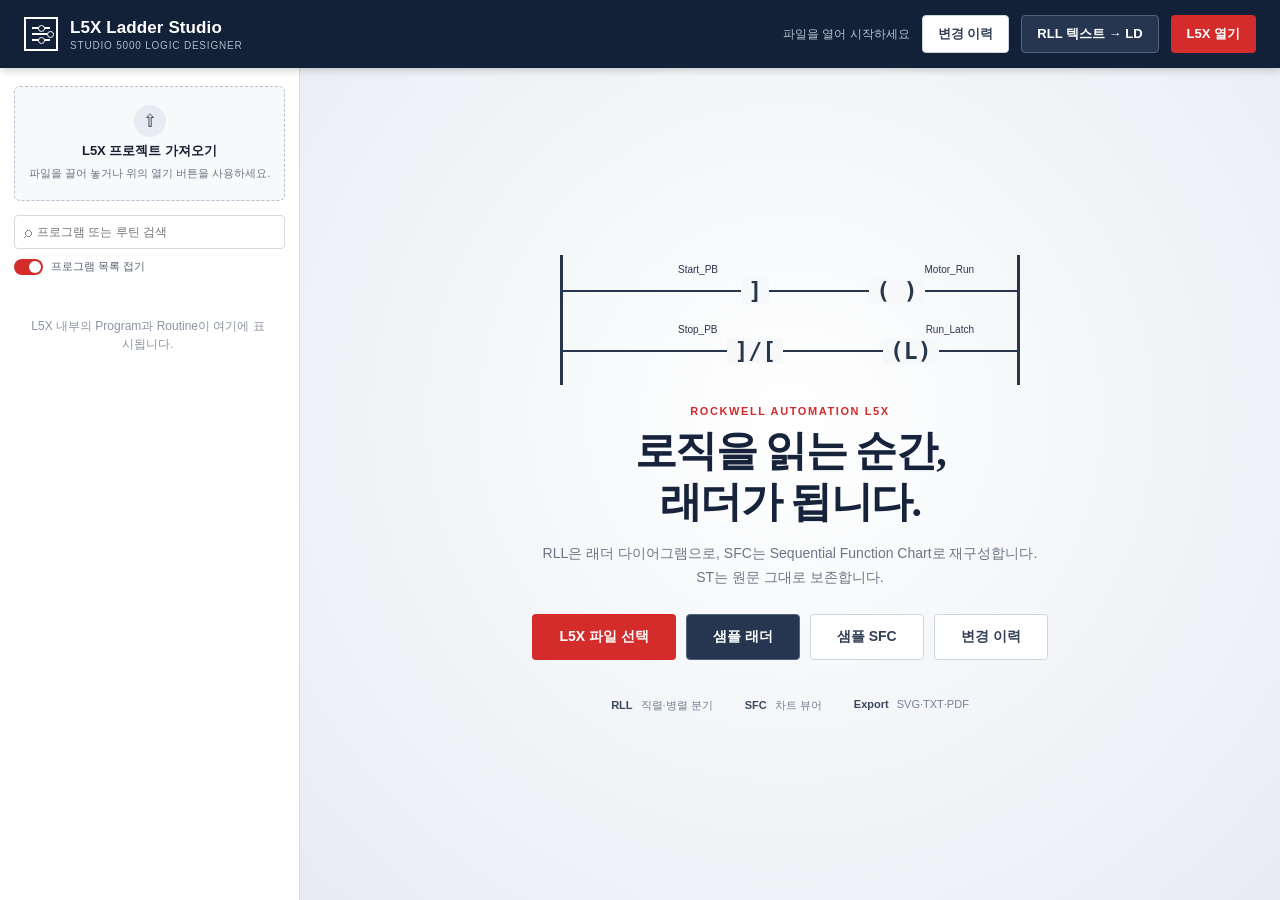
==== index.html @ 2d12a9c9 "fix: keep program nav collapsed until the user opens it Default the left Program list to folded, per" ====
<!doctype html>
<html lang="ko">
<head>
  <meta charset="utf-8">
  <meta name="viewport" content="width=device-width,initial-scale=1">
  <title>L5X Ladder Studio</title>
  <link rel="stylesheet" href="app.css">
</head>
<body>
  <div class="app-shell">
    <header class="topbar">
      <div class="brand">
        <span class="brand-mark" aria-hidden="true"><i></i><i></i><i></i></span>
        <div><strong>L5X Ladder Studio</strong><small>Studio 5000 Logic Designer</small></div>
      </div>
      <div class="top-actions">
        <span id="fileBadge" class="file-badge">파일을 열어 시작하세요</span>
        <a class="button ghost" href="CHANGELOG.md">변경 이력</a>
        <button id="textImportBtn" class="button dark">RLL 텍스트 → LD</button>
        <label class="button primary" for="fileInput">L5X 열기</label>
        <input id="fileInput" type="file" accept=".l5x,.xml,text/xml" hidden>
      </div>
    </header>

    <div class="workspace">
      <aside class="sidebar">
        <section class="import-card" id="dropZone">
          <div class="upload-icon" aria-hidden="true">⇧</div>
          <strong>L5X 프로젝트 가져오기</strong>
          <span>파일을 끌어 놓거나 위의 열기 버튼을 사용하세요.</span>
        </section>

        <div id="projectSummary" class="summary-grid" hidden>
          <div><b id="routineCount">0</b><span>루틴</span></div>
          <div><b id="rungCount">0</b><span>Rung</span></div>
          <div><b id="tagCount">0</b><span>태그</span></div>
        </div>

        <div class="search-wrap">
          <span aria-hidden="true">⌕</span>
          <input id="searchInput" type="search" placeholder="프로그램 또는 루틴 검색" aria-label="루틴 검색" disabled>
        </div>
        <label class="nav-fold toggle"><input id="navCollapse" type="checkbox" checked><span></span>프로그램 목록 접기</label>
        <nav id="routineTree" class="routine-tree" aria-label="프로젝트 루틴">
          <div class="empty-side">L5X 내부의 Program과 Routine이 여기에 표시됩니다.</div>
        </nav>
      </aside>

      <main class="main-panel">
        <div id="welcome" class="welcome">
          <div class="hero-ladder" aria-hidden="true">
            <span class="rail left"></span><span class="rail right"></span>
            <div class="hero-rung one"><i></i><b>]</b><em>Start_PB</em><i></i><strong>( )</strong><em>Motor_Run</em></div>
            <div class="hero-rung two"><i></i><b>]/[</b><em>Stop_PB</em><i></i><strong>(L)</strong><em>Run_Latch</em></div>
          </div>
          <p class="eyebrow">ROCKWELL AUTOMATION L5X</p>
          <h1>로직을 읽는 순간,<br>래더가 됩니다.</h1>
          <p>RLL은 래더 다이어그램으로, SFC는 Sequential Function Chart로 재구성합니다.<br>ST는 원문 그대로 보존합니다.</p>
          <div style="display:flex;gap:10px;flex-wrap:wrap;justify-content:center">
            <label class="button primary large" for="fileInput">L5X 파일 선택</label>
            <a class="button dark large" href="demo.html">샘플 래더</a>
            <a class="button ghost large" href="demo-sfc.html">샘플 SFC</a>
            <a class="button ghost large" href="CHANGELOG.md">변경 이력</a>
          </div>
          <div class="feature-row">
            <span><b>RLL</b> 직렬·병렬 분기</span>
            <span><b>SFC</b> 차트 뷰어</span>
            <span><b>Export</b> SVG·TXT·PDF</span>
          </div>
        </div>

        <section id="viewer" class="viewer" hidden>
          <div class="viewer-head">
            <div class="breadcrumb" id="breadcrumb"></div>
            <div class="viewer-title-row">
              <div>
                <div class="title-line"><h1 id="routineTitle"></h1><span id="typeBadge" class="type-badge"></span></div>
                <p id="routineMeta"></p>
              </div>
              <div class="export-actions">
                <button id="exportSvg" class="button ghost">SVG</button>
                <button id="exportTxt" class="button ghost">TXT</button>
                <button id="printBtn" class="button ghost">인쇄 · PDF</button>
              </div>
            </div>
            <div class="tabs" role="tablist">
              <button class="tab active" data-tab="ladder" role="tab">Ladder</button>
              <button class="tab" data-tab="source" role="tab">원본 로직</button>
              <button class="tab" data-tab="report" role="tab">변환 리포트 <span id="warningCount"></span></button>
            </div>
          </div>

          <div id="ladderPanel" class="tab-panel ladder-panel">
            <div class="ladder-toolbar">
              <label>확대 <input id="zoomRange" type="range" min="60" max="150" value="100"><output id="zoomValue">100%</output></label>
              <label>배율
                <select id="scaleMode" aria-label="래더 배율">
                  <option value="fit">시트 너비에 맞춤</option>
                  <option value="fixed">최소 가로 유지 · 노트용</option>
                </select>
              </label>
              <label class="toggle"><input id="showRungMeta" type="checkbox" checked><span></span>라인 번호·상태</label>
              <label class="toggle"><input id="showRaw" type="checkbox"><span></span>명령어 표시</label>
              <span id="conversionBadge" class="conversion-badge">웹 표시: 번호·상태 ON / 캡처·인쇄: 자동 숨김</span>
            </div>
            <div id="ladderCanvas" class="ladder-canvas"></div>
          </div>
          <div id="sourcePanel" class="tab-panel source-panel" hidden><pre id="sourceCode"></pre></div>
          <div id="reportPanel" class="tab-panel report-panel" hidden></div>
        </section>
      </main>
    </div>
  </div>
  <dialog id="textDialog" class="text-dialog">
    <form method="dialog" id="textLogicForm">
      <header>
        <div><strong>RLL 텍스트를 LD로 변환</strong><span>Rockwell Neutral Text(RLL)를 붙여 넣으세요.</span></div>
        <button type="button" id="textDialogClose" class="dialog-close" aria-label="닫기">×</button>
      </header>
      <div class="dialog-fields">
        <label>루틴 이름
          <input id="textRoutineName" value="Text_Logic" maxlength="80">
        </label>
      </div>
      <label class="logic-input-label">로직 원문
        <textarea id="textLogicInput" spellcheck="false" placeholder="XIC(Start_PB)XIO(Stop_PB)OTE(Motor_Run);\nXIC(Motor_Run)[OTE(Output_A),OTE(Output_B)];"></textarea>
      </label>
      <footer>
        <span>입력 내용은 브라우저 밖으로 전송되지 않습니다.</span>
        <button type="button" id="textConvertBtn" class="button primary">LD로 변환</button>
      </footer>
    </form>
  </dialog>
  <div id="toast" class="toast" role="status" aria-live="polite"></div>
  <script src="sfc.js"></script>
  <script src="app.js"></script>
</body>
</html>
---- app.css ----
:root{--navy:#122038;--navy2:#1b2d49;--ink:#172033;--muted:#6d7889;--line:#d9dee7;--soft:#f3f5f8;--paper:#fff;--accent:#d42b2b;--accent2:#ae1e27;--green:#177b55;--amber:#a86700;--shadow:0 12px 38px rgba(21,33,52,.10)}
*{box-sizing:border-box}[hidden]{display:none!important}html,body{margin:0;min-height:100%;font-family:Inter,"Noto Sans KR","Segoe UI",Arial,sans-serif;color:var(--ink);background:#eef1f5}button,input{font:inherit}.app-shell{min-height:100vh;display:flex;flex-direction:column}.topbar{height:68px;background:var(--navy);color:white;display:flex;align-items:center;justify-content:space-between;padding:0 24px;box-shadow:0 2px 8px rgba(0,0,0,.2);z-index:3}.brand{display:flex;align-items:center;gap:12px}.brand strong{font-size:17px;letter-spacing:.1px;display:block}.brand small{display:block;font-size:10px;color:#aeb9ca;letter-spacing:.8px;margin-top:2px;text-transform:uppercase}.brand-mark{width:34px;height:34px;border:2px solid #fff;display:flex;flex-direction:column;justify-content:center;gap:4px;padding:6px}.brand-mark i{height:2px;background:#fff;position:relative}.brand-mark i:after{content:"";position:absolute;width:5px;height:5px;border:1px solid #fff;background:var(--navy);border-radius:50%;top:-2px;left:6px}.brand-mark i:nth-child(2):after{left:15px}.top-actions{display:flex;align-items:center;gap:12px}.file-badge{font-size:12px;color:#b7c2d0;max-width:320px;white-space:nowrap;overflow:hidden;text-overflow:ellipsis}.button{border:1px solid transparent;border-radius:4px;padding:9px 15px;font-weight:600;font-size:13px;cursor:pointer;display:inline-flex;align-items:center;justify-content:center;transition:.16s;text-decoration:none}.button.primary{background:var(--accent);color:#fff}.button.primary:hover{background:var(--accent2)}.button.ghost{background:#fff;border-color:#cfd5df;color:#344055}.button.ghost:hover{border-color:#8e99a9;background:#f7f8fa}.button.large{padding:13px 26px;font-size:14px}.workspace{display:grid;grid-template-columns:300px 1fr;flex:1;min-height:0}.sidebar{background:#fff;border-right:1px solid #d5dae3;padding:18px 14px;display:flex;flex-direction:column;overflow:hidden}.import-card{border:1px dashed #b9c0cd;background:#f8f9fb;border-radius:6px;padding:18px 12px;text-align:center;display:flex;flex-direction:column;align-items:center;gap:5px;transition:.18s}.import-card.drag{border-color:var(--accent);background:#fff4f4}.upload-icon{width:32px;height:32px;border-radius:50%;background:#e8ebf1;display:grid;place-items:center;font-size:18px;color:#536178}.import-card strong{font-size:13px}.import-card span{font-size:11px;color:var(--muted);line-height:1.5}.summary-grid{grid-template-columns:repeat(3,1fr);gap:1px;background:#e1e5eb;margin:14px 0;border:1px solid #e1e5eb}.summary-grid:not([hidden]){display:grid}.summary-grid div{background:white;text-align:center;padding:10px 3px}.summary-grid b{display:block;font-size:17px}.summary-grid span{font-size:10px;color:var(--muted);text-transform:uppercase}.search-wrap{display:flex;align-items:center;border:1px solid #d5dae2;border-radius:4px;margin:14px 0 10px;padding:0 9px;color:#7d8796}
.nav-fold{display:flex;align-items:center;gap:8px;margin:0 0 10px;font-size:11px;color:#566173;cursor:pointer;user-select:none}.search-wrap input{border:0;outline:0;width:100%;padding:9px 5px;background:transparent;font-size:12px}.routine-tree{overflow:auto;min-height:0;padding-right:3px}.empty-side{font-size:12px;color:#8b94a3;text-align:center;line-height:1.55;padding:32px 15px}.program-group{margin:4px 0}.program-head{width:100%;border:0;background:transparent;text-align:left;padding:8px 7px;display:flex;align-items:center;gap:7px;color:#344055;font-size:12px;font-weight:700;cursor:pointer}.program-head:before{content:"▾";font-size:10px;color:#768194}.program-head.closed:before{content:"▸"}.program-head span{margin-left:auto;color:#929baa;font-weight:500}.routine-list{display:flex;flex-direction:column;gap:2px}.routine-list[hidden]{display:none}.routine-item{border:0;background:transparent;border-radius:4px;text-align:left;padding:8px 8px 8px 22px;font-size:12px;display:flex;align-items:center;gap:8px;cursor:pointer;color:#4b5667;min-width:0}.routine-item:hover{background:#f0f2f6}.routine-item.active{background:#e9edf4;color:#17233a;font-weight:700;box-shadow:inset 3px 0 var(--accent)}.routine-item .mini-type{font-size:9px;border:1px solid #c6ccd6;border-radius:2px;padding:2px 4px;color:#687487}.routine-item .name{overflow:hidden;text-overflow:ellipsis;white-space:nowrap}.main-panel{min-width:0;background:#eef1f5}.welcome{min-height:calc(100vh - 68px);display:flex;flex-direction:column;align-items:center;justify-content:center;text-align:center;padding:50px 24px;background:radial-gradient(circle at 50% 42%,#fff 0,#f5f7f9 40%,#e8ecf2 100%)}.welcome .eyebrow{color:var(--accent);font-size:11px;font-weight:800;letter-spacing:1.6px;margin:20px 0 9px}.welcome h1{font-family:Georgia,"Noto Serif KR",serif;font-size:42px;line-height:1.2;letter-spacing:-1.5px;margin:0 0 15px;color:#17233a}.welcome>p:not(.eyebrow){font-size:14px;color:#6c7686;line-height:1.7;margin:0 0 24px}.hero-ladder{width:460px;height:130px;position:relative;color:#28364c}.hero-ladder .rail{position:absolute;top:0;bottom:0;width:3px;background:#28364c}.hero-ladder .rail.left{left:0}.hero-ladder .rail.right{right:0}.hero-rung{position:absolute;left:0;right:0;height:2px;background:#28364c;display:flex;align-items:center;justify-content:center;gap:14px}.hero-rung.one{top:35px}.hero-rung.two{top:95px}.hero-rung i{width:72px;height:2px;background:#28364c}.hero-rung b,.hero-rung strong{background:#f6f8fa;font-style:normal;padding:0 7px;font-family:monospace;font-size:23px;white-space:nowrap}.hero-rung em{position:absolute;font-size:10px;font-style:normal;background:#f6f8fa;transform:translateY(-22px)}.hero-rung em:first-of-type{left:118px}.hero-rung em:last-of-type{right:46px}.feature-row{display:flex;gap:32px;margin-top:38px;color:#758092;font-size:11px}.feature-row b{color:#3b475b;margin-right:5px}.viewer{min-height:calc(100vh - 68px);background:#fff}.viewer-head{background:#fff;border-bottom:1px solid var(--line);padding:16px 24px 0}.breadcrumb{font-size:10px;color:#7c8797;text-transform:uppercase;letter-spacing:.4px;margin-bottom:8px}.viewer-title-row{display:flex;justify-content:space-between;align-items:flex-start;gap:20px}.title-line{display:flex;align-items:center;gap:10px}.title-line h1{font-size:22px;margin:0}.type-badge{font-size:10px;font-weight:800;border:1px solid #bdc5d0;border-radius:3px;padding:3px 6px;color:#526077}.viewer-title-row p{font-size:11px;color:#7b8595;margin:5px 0}.export-actions{display:flex;gap:7px}.tabs{display:flex;gap:24px;margin-top:12px}.tab{border:0;border-bottom:3px solid transparent;background:transparent;padding:10px 2px;font-size:12px;font-weight:700;color:#738093;cursor:pointer}.tab.active{color:var(--accent);border-color:var(--accent)}.tab span:not(:empty){display:inline-grid;place-items:center;min-width:17px;height:17px;border-radius:10px;background:#f2d7d7;color:#9c2020;margin-left:4px;font-size:9px}.tab-panel{min-height:500px}.ladder-toolbar{height:48px;display:flex;align-items:center;gap:22px;padding:0 24px;border-bottom:1px solid #e1e5eb;background:#f8f9fb;font-size:11px;color:#566173}.ladder-toolbar label{display:flex;align-items:center;gap:8px}.ladder-toolbar input[type=range]{width:100px;accent-color:var(--accent)}.ladder-toolbar select{border:1px solid #cfd5df;border-radius:4px;padding:4px 8px;background:#fff;color:inherit;font:inherit}.ladder-sheet[data-scale-mode="fixed"] .rung-svg-wrap svg{width:auto;max-width:none}.toggle input{position:absolute;opacity:0}.toggle span{width:29px;height:16px;border-radius:10px;background:#bbc2cc;position:relative}.toggle span:after{content:"";position:absolute;width:12px;height:12px;left:2px;top:2px;background:#fff;border-radius:50%;transition:.15s}.toggle input:checked+span{background:var(--accent)}.toggle input:checked+span:after{left:15px}.conversion-badge{margin-left:auto;font-size:10px;padding:4px 8px;border-radius:3px;background:#e6f3ee;color:var(--green);font-weight:700}.ladder-canvas{background-color:#fff;background-image:radial-gradient(#d9dde4 .6px,transparent .6px);background-size:12px 12px;padding:24px;overflow:auto;min-height:calc(100vh - 221px)}.ladder-sheet{transform-origin:top left;transition:transform .12s;width:max-content;min-width:100%;padding-bottom:20px}.rung-card{background:rgba(255,255,255,.96);border:1px solid #d8dde5;border-radius:3px;margin-bottom:14px;box-shadow:0 2px 6px rgba(30,42,60,.05);overflow:hidden}.rung-head{height:30px;background:#f4f6f8;border-bottom:1px solid #e0e4ea;padding:0 10px;display:flex;align-items:center;gap:10px;font-size:10px;color:#667184}.rung-number{font-weight:800;color:#26344b}.rung-comment{overflow:hidden;text-overflow:ellipsis;white-space:nowrap}.rung-warning{margin-left:auto;color:#9e6400}.rung-svg-wrap{padding:10px 12px 4px;overflow:visible}.rung-source{font:10px/1.5 "SFMono-Regular",Consolas,monospace;background:#f7f8fa;border-top:1px solid #e3e6eb;padding:7px 10px;color:#5c6675;white-space:pre-wrap;word-break:break-all}.source-panel{padding:24px;background:#1c2430;min-height:calc(100vh - 173px)}.source-panel pre{margin:0;color:#e0e6ef;font:12px/1.7 "SFMono-Regular",Consolas,monospace;white-space:pre-wrap;word-break:break-word}.report-panel{padding:24px;background:#f4f6f8}.report-card{max-width:900px;background:#fff;border:1px solid var(--line);border-radius:5px;margin-bottom:12px;padding:16px}.report-card h3{font-size:13px;margin:0 0 8px}.report-card p,.report-card li{font-size:12px;line-height:1.6;color:#596475}.report-card ul{margin:8px 0;padding-left:20px}.report-ok{color:var(--green)}.report-warn{color:var(--amber)}.toast{position:fixed;right:20px;bottom:20px;z-index:20;background:#17233a;color:#fff;border-radius:4px;padding:11px 15px;font-size:12px;box-shadow:var(--shadow);opacity:0;transform:translateY(8px);pointer-events:none;transition:.2s}.toast.show{opacity:1;transform:none}
.button.dark{background:#263650;border-color:#53637a;color:#fff}.button.dark:hover{background:#344762}.ladder-canvas{padding:14px}.rung-svg-wrap{padding:6px 4px 2px}.text-dialog{width:min(780px,calc(100vw - 28px));border:0;border-radius:7px;padding:0;background:#fff;color:var(--ink);box-shadow:0 24px 80px rgba(10,20,35,.32)}.text-dialog::backdrop{background:rgba(13,23,40,.58)}.text-dialog form{margin:0}.text-dialog header{display:flex;align-items:flex-start;justify-content:space-between;padding:19px 22px 16px;border-bottom:1px solid var(--line);background:#f7f8fa}.text-dialog header strong{display:block;font-size:16px}.text-dialog header span{display:block;color:var(--muted);font-size:11px;margin-top:5px}.dialog-close{border:0;background:transparent;color:#637083;font-size:24px;line-height:1;cursor:pointer}.dialog-fields{display:grid;grid-template-columns:1fr 1fr;gap:14px;padding:18px 22px 12px}.dialog-fields label,.logic-input-label{display:flex;flex-direction:column;gap:6px;font-size:11px;font-weight:700;color:#4f5b6d}.dialog-fields select,.dialog-fields input{border:1px solid #cfd5df;border-radius:4px;background:#fff;padding:9px;color:var(--ink)}.logic-input-label{padding:0 22px 18px}.logic-input-label textarea{min-height:300px;resize:vertical;border:1px solid #c6cdd8;border-radius:4px;padding:13px;background:#182231;color:#e9eef6;font:12px/1.65 "SFMono-Regular",Consolas,monospace;tab-size:4}.text-dialog footer{display:flex;align-items:center;justify-content:space-between;gap:15px;padding:14px 22px;border-top:1px solid var(--line);background:#f7f8fa}.text-dialog footer span{font-size:10px;color:var(--muted)}
@media(max-width:850px){.workspace{grid-template-columns:230px 1fr}.sidebar{padding:12px 9px}.viewer-title-row{flex-direction:column}.export-actions{align-self:stretch}.file-badge{display:none}.feature-row{gap:14px}.hero-ladder{width:min(460px,86vw)}}
@media(max-width:620px){.topbar{padding:0 12px}.brand small{display:none}.workspace{display:block}.sidebar{max-height:270px;border-right:0;border-bottom:1px solid var(--line)}.import-card,.summary-grid{display:none!important}.routine-tree{max-height:160px}.welcome{min-height:calc(100vh - 338px)}.welcome h1{font-size:32px}.feature-row{flex-direction:column;gap:8px}.viewer-head{padding:12px 14px 0}.viewer-title-row{gap:10px}.export-actions{flex-wrap:wrap}.ladder-toolbar{padding:0 12px;gap:10px;flex-wrap:wrap;height:auto;min-height:48px}.conversion-badge{display:none}.ladder-canvas{padding:12px}.tabs{gap:15px}.hero-ladder{display:none}}
@media print{.topbar,.sidebar,.viewer-head,.ladder-toolbar{display:none!important}.workspace{display:block}.main-panel,.viewer,.ladder-canvas{background:#fff!important;padding:0!important}.rung-card{break-inside:avoid;box-shadow:none}.rung-source{display:none}.ladder-sheet{transform:none!important}.toast{display:none}}
.dialog-fields{grid-template-columns:1fr}

/* Logix Designer-like print surface for the ladder renderer. */
.ladder-canvas{background-color:#eef1f5;background-image:linear-gradient(#e3e7ee 1px,transparent 1px),linear-gradient(90deg,#e3e7ee 1px,transparent 1px);background-size:24px 24px}
.rung-card{background:#fff;border:1px solid #bfc8d6;border-radius:1px;margin-bottom:18px;box-shadow:0 2px 5px rgba(30,42,60,.08)}
.rung-head{height:32px;background:#f1f3f6;border-bottom-color:#c9d0dc;padding:0 12px}
.rung-svg-wrap{padding:8px 10px 7px;background:#fff;display:flex;justify-content:center}.rung-svg-wrap svg{display:block;max-width:none;margin:0 auto}
@media print{.rung-card{border-color:#8e99aa;margin-bottom:12px;box-shadow:none}.rung-head{background:#fff}}

/* Routine print view: proportions follow the Logix Designer ladder report. */
.logix-page{background:#fff;color:#111;padding:0 0 22px;font-family:Arial,"Segoe UI",sans-serif;box-shadow:0 2px 10px rgba(22,34,52,.12)}
.logix-print-head{height:80px;padding:8px 10px 4px;display:flex;justify-content:space-between;align-items:flex-start;font-family:Georgia,"Times New Roman",serif}
.logix-print-head>div{display:flex;flex-direction:column;line-height:1.18}.logix-print-head>div:last-child{text-align:right;align-items:flex-end}
.logix-print-head strong{font-size:21px}.logix-print-head b{font-size:18px}.logix-print-head span{font-size:14px;white-space:nowrap;max-width:70vw;overflow:hidden;text-overflow:ellipsis}
.logix-rule{height:1px;background:#151515;margin:0 8px}.logix-rungs{padding-top:18px}.logix-rung{position:relative;background:#fff;margin:0;border:0;break-inside:avoid}.logix-rung+.logix-rung{border-top:0}
.logix-rung .rung-svg-wrap{padding:0;background:#fff}.logix-rung .rung-source{margin:0 72px;border:1px solid #d7dce5;border-top:0}
.rung-meta{height:28px;margin:0 72px;display:flex;align-items:center;gap:10px;border-bottom:1px solid #d7dce5;color:#243b7a;font:12px Arial,"Segoe UI",sans-serif}.rung-meta-number{font-weight:700}.rung-status{font-size:11px;padding:2px 7px;border-radius:10px}.rung-status.ok{background:#e6f3ee;color:#177b55}.rung-status.warn{background:#fff0d8;color:#a86700}
.logix-comment{position:absolute;z-index:1;left:86px;top:4px;color:#576681;font-size:10px;white-space:nowrap}.logix-warning{position:absolute;right:35px;top:7px;font-size:10px}
.logix-print-foot{height:50px;margin:0 22px 0 72px;border-top:1px solid #111;display:flex;justify-content:space-between;align-items:flex-start;padding-top:4px;color:#243b7a;font:14px Georgia,"Times New Roman",serif}.logix-print-foot b{color:#111;font-weight:400}
@media(max-width:850px){.logix-print-head span{max-width:55vw}.logix-page{box-shadow:none}}
@media print{.logix-page{box-shadow:none;padding-bottom:0}.logix-print-head{height:64px}.logix-rungs{padding-top:8px}.logix-print-foot{page-break-after:always}}
.sfc-page{background:#fff}
.sfc-svg-wrap{background:#fff;padding:8px 12px 16px}
.sfc-svg-wrap svg{display:block;background:#fff}
@media print{.rung-meta{display:none!important}}
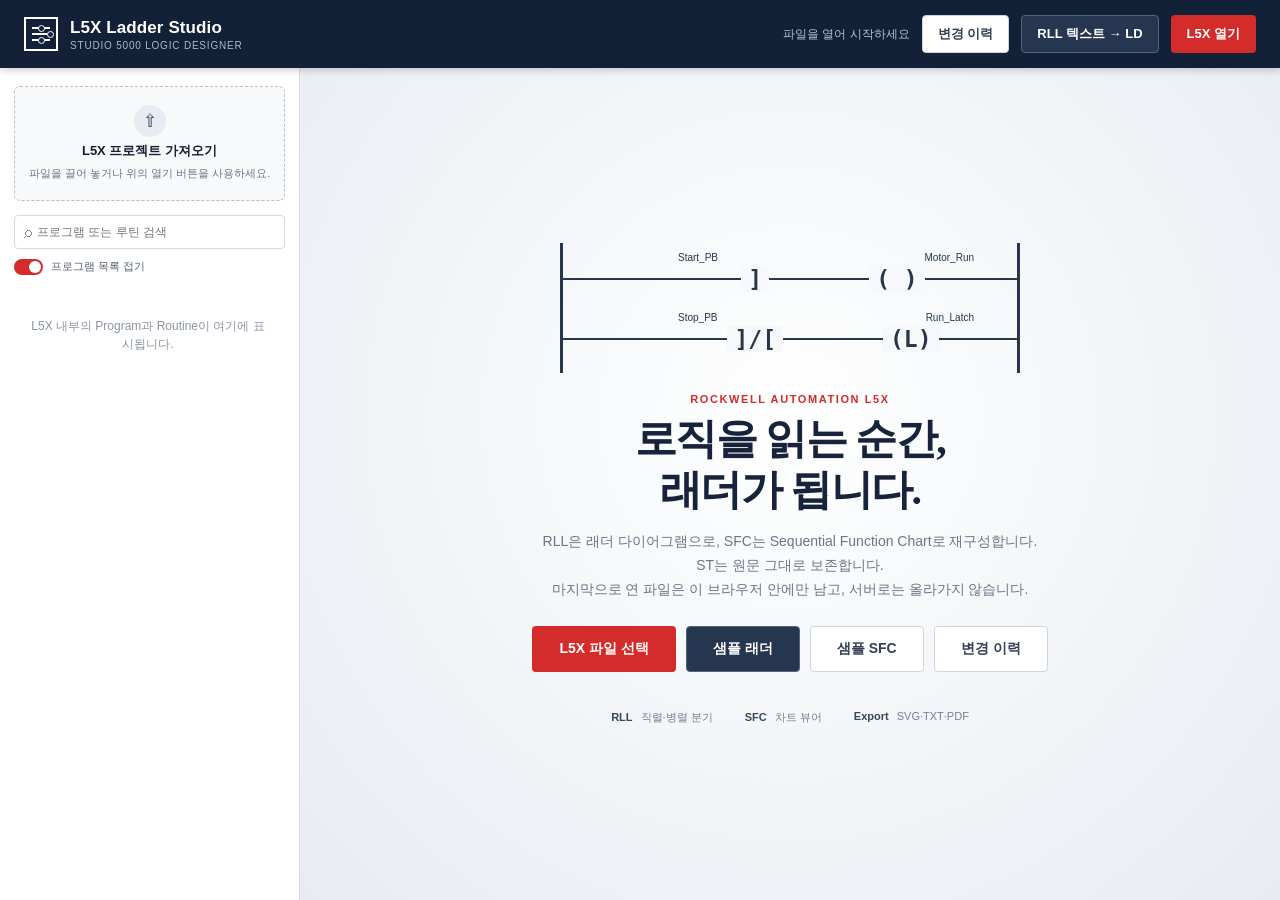
==== commit 83105acc: "feat: restore last L5X after browser refresh Keep the last opened L5X or pasted RLL in IndexedDB so " ====
--- a/index.html
+++ b/index.html
@@ -14,7 +14,10 @@
         <div><strong>L5X Ladder Studio</strong><small>Studio 5000 Logic Designer</small></div>
       </div>
       <div class="top-actions">
-        <span id="fileBadge" class="file-badge">파일을 열어 시작하세요</span>
+        <span class="file-meta">
+          <span id="fileBadge" class="file-badge">파일을 열어 시작하세요</span>
+          <button id="clearProjectBtn" type="button" class="file-clear" hidden title="이 브라우저에 저장된 파일을 지웁니다">닫기</button>
+        </span>
         <a class="button ghost" href="CHANGELOG.md">변경 이력</a>
         <button id="textImportBtn" class="button dark">RLL 텍스트 → LD</button>
         <label class="button primary" for="fileInput">L5X 열기</label>
@@ -55,7 +58,7 @@
           </div>
           <p class="eyebrow">ROCKWELL AUTOMATION L5X</p>
           <h1>로직을 읽는 순간,<br>래더가 됩니다.</h1>
-          <p>RLL은 래더 다이어그램으로, SFC는 Sequential Function Chart로 재구성합니다.<br>ST는 원문 그대로 보존합니다.</p>
+          <p>RLL은 래더 다이어그램으로, SFC는 Sequential Function Chart로 재구성합니다.<br>ST는 원문 그대로 보존합니다.<br>마지막으로 연 파일은 이 브라우저 안에만 남고, 서버로는 올라가지 않습니다.</p>
           <div style="display:flex;gap:10px;flex-wrap:wrap;justify-content:center">
             <label class="button primary large" for="fileInput">L5X 파일 선택</label>
             <a class="button dark large" href="demo.html">샘플 래더</a>
@@ -105,7 +108,10 @@
             </div>
             <div id="ladderCanvas" class="ladder-canvas"></div>
           </div>
-          <div id="sourcePanel" class="tab-panel source-panel" hidden><pre id="sourceCode"></pre></div>
+          <div id="sourcePanel" class="tab-panel source-panel" hidden>
+            <pre id="sourceCode"></pre>
+            <div id="stView" class="st-view" hidden></div>
+          </div>
           <div id="reportPanel" class="tab-panel report-panel" hidden></div>
         </section>
       </main>
@@ -132,6 +138,7 @@
     </form>
   </dialog>
   <div id="toast" class="toast" role="status" aria-live="polite"></div>
+  <script src="st.js"></script>
   <script src="sfc.js"></script>
   <script src="app.js"></script>
 </body>
--- a/app.css
+++ b/app.css
@@ -1,8 +1,21 @@
 :root{--navy:#122038;--navy2:#1b2d49;--ink:#172033;--muted:#6d7889;--line:#d9dee7;--soft:#f3f5f8;--paper:#fff;--accent:#d42b2b;--accent2:#ae1e27;--green:#177b55;--amber:#a86700;--shadow:0 12px 38px rgba(21,33,52,.10)}
-*{box-sizing:border-box}[hidden]{display:none!important}html,body{margin:0;min-height:100%;font-family:Inter,"Noto Sans KR","Segoe UI",Arial,sans-serif;color:var(--ink);background:#eef1f5}button,input{font:inherit}.app-shell{min-height:100vh;display:flex;flex-direction:column}.topbar{height:68px;background:var(--navy);color:white;display:flex;align-items:center;justify-content:space-between;padding:0 24px;box-shadow:0 2px 8px rgba(0,0,0,.2);z-index:3}.brand{display:flex;align-items:center;gap:12px}.brand strong{font-size:17px;letter-spacing:.1px;display:block}.brand small{display:block;font-size:10px;color:#aeb9ca;letter-spacing:.8px;margin-top:2px;text-transform:uppercase}.brand-mark{width:34px;height:34px;border:2px solid #fff;display:flex;flex-direction:column;justify-content:center;gap:4px;padding:6px}.brand-mark i{height:2px;background:#fff;position:relative}.brand-mark i:after{content:"";position:absolute;width:5px;height:5px;border:1px solid #fff;background:var(--navy);border-radius:50%;top:-2px;left:6px}.brand-mark i:nth-child(2):after{left:15px}.top-actions{display:flex;align-items:center;gap:12px}.file-badge{font-size:12px;color:#b7c2d0;max-width:320px;white-space:nowrap;overflow:hidden;text-overflow:ellipsis}.button{border:1px solid transparent;border-radius:4px;padding:9px 15px;font-weight:600;font-size:13px;cursor:pointer;display:inline-flex;align-items:center;justify-content:center;transition:.16s;text-decoration:none}.button.primary{background:var(--accent);color:#fff}.button.primary:hover{background:var(--accent2)}.button.ghost{background:#fff;border-color:#cfd5df;color:#344055}.button.ghost:hover{border-color:#8e99a9;background:#f7f8fa}.button.large{padding:13px 26px;font-size:14px}.workspace{display:grid;grid-template-columns:300px 1fr;flex:1;min-height:0}.sidebar{background:#fff;border-right:1px solid #d5dae3;padding:18px 14px;display:flex;flex-direction:column;overflow:hidden}.import-card{border:1px dashed #b9c0cd;background:#f8f9fb;border-radius:6px;padding:18px 12px;text-align:center;display:flex;flex-direction:column;align-items:center;gap:5px;transition:.18s}.import-card.drag{border-color:var(--accent);background:#fff4f4}.upload-icon{width:32px;height:32px;border-radius:50%;background:#e8ebf1;display:grid;place-items:center;font-size:18px;color:#536178}.import-card strong{font-size:13px}.import-card span{font-size:11px;color:var(--muted);line-height:1.5}.summary-grid{grid-template-columns:repeat(3,1fr);gap:1px;background:#e1e5eb;margin:14px 0;border:1px solid #e1e5eb}.summary-grid:not([hidden]){display:grid}.summary-grid div{background:white;text-align:center;padding:10px 3px}.summary-grid b{display:block;font-size:17px}.summary-grid span{font-size:10px;color:var(--muted);text-transform:uppercase}.search-wrap{display:flex;align-items:center;border:1px solid #d5dae2;border-radius:4px;margin:14px 0 10px;padding:0 9px;color:#7d8796}
-.nav-fold{display:flex;align-items:center;gap:8px;margin:0 0 10px;font-size:11px;color:#566173;cursor:pointer;user-select:none}.search-wrap input{border:0;outline:0;width:100%;padding:9px 5px;background:transparent;font-size:12px}.routine-tree{overflow:auto;min-height:0;padding-right:3px}.empty-side{font-size:12px;color:#8b94a3;text-align:center;line-height:1.55;padding:32px 15px}.program-group{margin:4px 0}.program-head{width:100%;border:0;background:transparent;text-align:left;padding:8px 7px;display:flex;align-items:center;gap:7px;color:#344055;font-size:12px;font-weight:700;cursor:pointer}.program-head:before{content:"▾";font-size:10px;color:#768194}.program-head.closed:before{content:"▸"}.program-head span{margin-left:auto;color:#929baa;font-weight:500}.routine-list{display:flex;flex-direction:column;gap:2px}.routine-list[hidden]{display:none}.routine-item{border:0;background:transparent;border-radius:4px;text-align:left;padding:8px 8px 8px 22px;font-size:12px;display:flex;align-items:center;gap:8px;cursor:pointer;color:#4b5667;min-width:0}.routine-item:hover{background:#f0f2f6}.routine-item.active{background:#e9edf4;color:#17233a;font-weight:700;box-shadow:inset 3px 0 var(--accent)}.routine-item .mini-type{font-size:9px;border:1px solid #c6ccd6;border-radius:2px;padding:2px 4px;color:#687487}.routine-item .name{overflow:hidden;text-overflow:ellipsis;white-space:nowrap}.main-panel{min-width:0;background:#eef1f5}.welcome{min-height:calc(100vh - 68px);display:flex;flex-direction:column;align-items:center;justify-content:center;text-align:center;padding:50px 24px;background:radial-gradient(circle at 50% 42%,#fff 0,#f5f7f9 40%,#e8ecf2 100%)}.welcome .eyebrow{color:var(--accent);font-size:11px;font-weight:800;letter-spacing:1.6px;margin:20px 0 9px}.welcome h1{font-family:Georgia,"Noto Serif KR",serif;font-size:42px;line-height:1.2;letter-spacing:-1.5px;margin:0 0 15px;color:#17233a}.welcome>p:not(.eyebrow){font-size:14px;color:#6c7686;line-height:1.7;margin:0 0 24px}.hero-ladder{width:460px;height:130px;position:relative;color:#28364c}.hero-ladder .rail{position:absolute;top:0;bottom:0;width:3px;background:#28364c}.hero-ladder .rail.left{left:0}.hero-ladder .rail.right{right:0}.hero-rung{position:absolute;left:0;right:0;height:2px;background:#28364c;display:flex;align-items:center;justify-content:center;gap:14px}.hero-rung.one{top:35px}.hero-rung.two{top:95px}.hero-rung i{width:72px;height:2px;background:#28364c}.hero-rung b,.hero-rung strong{background:#f6f8fa;font-style:normal;padding:0 7px;font-family:monospace;font-size:23px;white-space:nowrap}.hero-rung em{position:absolute;font-size:10px;font-style:normal;background:#f6f8fa;transform:translateY(-22px)}.hero-rung em:first-of-type{left:118px}.hero-rung em:last-of-type{right:46px}.feature-row{display:flex;gap:32px;margin-top:38px;color:#758092;font-size:11px}.feature-row b{color:#3b475b;margin-right:5px}.viewer{min-height:calc(100vh - 68px);background:#fff}.viewer-head{background:#fff;border-bottom:1px solid var(--line);padding:16px 24px 0}.breadcrumb{font-size:10px;color:#7c8797;text-transform:uppercase;letter-spacing:.4px;margin-bottom:8px}.viewer-title-row{display:flex;justify-content:space-between;align-items:flex-start;gap:20px}.title-line{display:flex;align-items:center;gap:10px}.title-line h1{font-size:22px;margin:0}.type-badge{font-size:10px;font-weight:800;border:1px solid #bdc5d0;border-radius:3px;padding:3px 6px;color:#526077}.viewer-title-row p{font-size:11px;color:#7b8595;margin:5px 0}.export-actions{display:flex;gap:7px}.tabs{display:flex;gap:24px;margin-top:12px}.tab{border:0;border-bottom:3px solid transparent;background:transparent;padding:10px 2px;font-size:12px;font-weight:700;color:#738093;cursor:pointer}.tab.active{color:var(--accent);border-color:var(--accent)}.tab span:not(:empty){display:inline-grid;place-items:center;min-width:17px;height:17px;border-radius:10px;background:#f2d7d7;color:#9c2020;margin-left:4px;font-size:9px}.tab-panel{min-height:500px}.ladder-toolbar{height:48px;display:flex;align-items:center;gap:22px;padding:0 24px;border-bottom:1px solid #e1e5eb;background:#f8f9fb;font-size:11px;color:#566173}.ladder-toolbar label{display:flex;align-items:center;gap:8px}.ladder-toolbar input[type=range]{width:100px;accent-color:var(--accent)}.ladder-toolbar select{border:1px solid #cfd5df;border-radius:4px;padding:4px 8px;background:#fff;color:inherit;font:inherit}.ladder-sheet[data-scale-mode="fixed"] .rung-svg-wrap svg{width:auto;max-width:none}.toggle input{position:absolute;opacity:0}.toggle span{width:29px;height:16px;border-radius:10px;background:#bbc2cc;position:relative}.toggle span:after{content:"";position:absolute;width:12px;height:12px;left:2px;top:2px;background:#fff;border-radius:50%;transition:.15s}.toggle input:checked+span{background:var(--accent)}.toggle input:checked+span:after{left:15px}.conversion-badge{margin-left:auto;font-size:10px;padding:4px 8px;border-radius:3px;background:#e6f3ee;color:var(--green);font-weight:700}.ladder-canvas{background-color:#fff;background-image:radial-gradient(#d9dde4 .6px,transparent .6px);background-size:12px 12px;padding:24px;overflow:auto;min-height:calc(100vh - 221px)}.ladder-sheet{transform-origin:top left;transition:transform .12s;width:max-content;min-width:100%;padding-bottom:20px}.rung-card{background:rgba(255,255,255,.96);border:1px solid #d8dde5;border-radius:3px;margin-bottom:14px;box-shadow:0 2px 6px rgba(30,42,60,.05);overflow:hidden}.rung-head{height:30px;background:#f4f6f8;border-bottom:1px solid #e0e4ea;padding:0 10px;display:flex;align-items:center;gap:10px;font-size:10px;color:#667184}.rung-number{font-weight:800;color:#26344b}.rung-comment{overflow:hidden;text-overflow:ellipsis;white-space:nowrap}.rung-warning{margin-left:auto;color:#9e6400}.rung-svg-wrap{padding:10px 12px 4px;overflow:visible}.rung-source{font:10px/1.5 "SFMono-Regular",Consolas,monospace;background:#f7f8fa;border-top:1px solid #e3e6eb;padding:7px 10px;color:#5c6675;white-space:pre-wrap;word-break:break-all}.source-panel{padding:24px;background:#1c2430;min-height:calc(100vh - 173px)}.source-panel pre{margin:0;color:#e0e6ef;font:12px/1.7 "SFMono-Regular",Consolas,monospace;white-space:pre-wrap;word-break:break-word}.report-panel{padding:24px;background:#f4f6f8}.report-card{max-width:900px;background:#fff;border:1px solid var(--line);border-radius:5px;margin-bottom:12px;padding:16px}.report-card h3{font-size:13px;margin:0 0 8px}.report-card p,.report-card li{font-size:12px;line-height:1.6;color:#596475}.report-card ul{margin:8px 0;padding-left:20px}.report-ok{color:var(--green)}.report-warn{color:var(--amber)}.toast{position:fixed;right:20px;bottom:20px;z-index:20;background:#17233a;color:#fff;border-radius:4px;padding:11px 15px;font-size:12px;box-shadow:var(--shadow);opacity:0;transform:translateY(8px);pointer-events:none;transition:.2s}.toast.show{opacity:1;transform:none}
+*{box-sizing:border-box}[hidden]{display:none!important}html,body{margin:0;min-height:100%;font-family:Inter,"Noto Sans KR","Segoe UI",Arial,sans-serif;color:var(--ink);background:#eef1f5}button,input{font:inherit}.app-shell{min-height:100vh;display:flex;flex-direction:column}.topbar{height:68px;background:var(--navy);color:white;display:flex;align-items:center;justify-content:space-between;padding:0 24px;box-shadow:0 2px 8px rgba(0,0,0,.2);z-index:3}.brand{display:flex;align-items:center;gap:12px}.brand strong{font-size:17px;letter-spacing:.1px;display:block}.brand small{display:block;font-size:10px;color:#aeb9ca;letter-spacing:.8px;margin-top:2px;text-transform:uppercase}.brand-mark{width:34px;height:34px;border:2px solid #fff;display:flex;flex-direction:column;justify-content:center;gap:4px;padding:6px}.brand-mark i{height:2px;background:#fff;position:relative}.brand-mark i:after{content:"";position:absolute;width:5px;height:5px;border:1px solid #fff;background:var(--navy);border-radius:50%;top:-2px;left:6px}.brand-mark i:nth-child(2):after{left:15px}.top-actions{display:flex;align-items:center;gap:12px}.file-meta{display:flex;align-items:center;gap:8px;min-width:0;max-width:380px}.file-badge{font-size:12px;color:#b7c2d0;min-width:0;white-space:nowrap;overflow:hidden;text-overflow:ellipsis}.file-clear{flex:none;border:0;background:transparent;color:#8fa0b5;font-size:11px;cursor:pointer;padding:4px 6px}.file-clear:hover{color:#fff}.button{border:1px solid transparent;border-radius:4px;padding:9px 15px;font-weight:600;font-size:13px;cursor:pointer;display:inline-flex;align-items:center;justify-content:center;transition:.16s;text-decoration:none}.button.primary{background:var(--accent);color:#fff}.button.primary:hover{background:var(--accent2)}.button.ghost{background:#fff;border-color:#cfd5df;color:#344055}.button.ghost:hover{border-color:#8e99a9;background:#f7f8fa}.button.large{padding:13px 26px;font-size:14px}.workspace{display:grid;grid-template-columns:300px 1fr;flex:1;min-height:0}.sidebar{background:#fff;border-right:1px solid #d5dae3;padding:18px 14px;display:flex;flex-direction:column;overflow:hidden}.import-card{border:1px dashed #b9c0cd;background:#f8f9fb;border-radius:6px;padding:18px 12px;text-align:center;display:flex;flex-direction:column;align-items:center;gap:5px;transition:.18s}.import-card.drag{border-color:var(--accent);background:#fff4f4}.upload-icon{width:32px;height:32px;border-radius:50%;background:#e8ebf1;display:grid;place-items:center;font-size:18px;color:#536178}.import-card strong{font-size:13px}.import-card span{font-size:11px;color:var(--muted);line-height:1.5}.summary-grid{grid-template-columns:repeat(3,1fr);gap:1px;background:#e1e5eb;margin:14px 0;border:1px solid #e1e5eb}.summary-grid:not([hidden]){display:grid}.summary-grid div{background:white;text-align:center;padding:10px 3px}.summary-grid b{display:block;font-size:17px}.summary-grid span{font-size:10px;color:var(--muted);text-transform:uppercase}.search-wrap{display:flex;align-items:center;border:1px solid #d5dae2;border-radius:4px;margin:14px 0 10px;padding:0 9px;color:#7d8796}
+.nav-fold{display:flex;align-items:center;gap:8px;margin:0 0 10px;font-size:11px;color:#566173;cursor:pointer;user-select:none}.search-wrap input{border:0;outline:0;width:100%;padding:9px 5px;background:transparent;font-size:12px}.routine-tree{overflow:auto;min-height:0;padding-right:3px}.empty-side{font-size:12px;color:#8b94a3;text-align:center;line-height:1.55;padding:32px 15px}.program-group{margin:4px 0}.program-head{width:100%;border:0;background:transparent;text-align:left;padding:8px 7px;display:flex;align-items:center;gap:7px;color:#344055;font-size:12px;font-weight:700;cursor:pointer}.program-head:before{content:"▾";font-size:10px;color:#768194}.program-head.closed:before{content:"▸"}.program-head span{margin-left:auto;color:#929baa;font-weight:500}.routine-list{display:flex;flex-direction:column;gap:2px}.routine-list[hidden]{display:none}.routine-item{border:0;background:transparent;border-radius:4px;text-align:left;padding:8px 8px 8px 22px;font-size:12px;display:flex;align-items:center;gap:8px;cursor:pointer;color:#4b5667;min-width:0}.routine-item:hover{background:#f0f2f6}.routine-item.active{background:#e9edf4;color:#17233a;font-weight:700;box-shadow:inset 3px 0 var(--accent)}.routine-item .mini-type{font-size:9px;border:1px solid #c6ccd6;border-radius:2px;padding:2px 4px;color:#687487}.routine-item .name{overflow:hidden;text-overflow:ellipsis;white-space:nowrap}.main-panel{min-width:0;background:#eef1f5}.welcome{min-height:calc(100vh - 68px);display:flex;flex-direction:column;align-items:center;justify-content:center;text-align:center;padding:50px 24px;background:radial-gradient(circle at 50% 42%,#fff 0,#f5f7f9 40%,#e8ecf2 100%)}.welcome .eyebrow{color:var(--accent);font-size:11px;font-weight:800;letter-spacing:1.6px;margin:20px 0 9px}.welcome h1{font-family:Georgia,"Noto Serif KR",serif;font-size:42px;line-height:1.2;letter-spacing:-1.5px;margin:0 0 15px;color:#17233a}.welcome>p:not(.eyebrow){font-size:14px;color:#6c7686;line-height:1.7;margin:0 0 24px}.hero-ladder{width:460px;height:130px;position:relative;color:#28364c}.hero-ladder .rail{position:absolute;top:0;bottom:0;width:3px;background:#28364c}.hero-ladder .rail.left{left:0}.hero-ladder .rail.right{right:0}.hero-rung{position:absolute;left:0;right:0;height:2px;background:#28364c;display:flex;align-items:center;justify-content:center;gap:14px}.hero-rung.one{top:35px}.hero-rung.two{top:95px}.hero-rung i{width:72px;height:2px;background:#28364c}.hero-rung b,.hero-rung strong{background:#f6f8fa;font-style:normal;padding:0 7px;font-family:monospace;font-size:23px;white-space:nowrap}.hero-rung em{position:absolute;font-size:10px;font-style:normal;background:#f6f8fa;transform:translateY(-22px)}.hero-rung em:first-of-type{left:118px}.hero-rung em:last-of-type{right:46px}.feature-row{display:flex;gap:32px;margin-top:38px;color:#758092;font-size:11px}.feature-row b{color:#3b475b;margin-right:5px}.viewer{min-height:calc(100vh - 68px);background:#fff}.viewer-head{background:#fff;border-bottom:1px solid var(--line);padding:16px 24px 0}.breadcrumb{font-size:10px;color:#7c8797;text-transform:uppercase;letter-spacing:.4px;margin-bottom:8px}.viewer-title-row{display:flex;justify-content:space-between;align-items:flex-start;gap:20px}.title-line{display:flex;align-items:center;gap:10px}.title-line h1{font-size:22px;margin:0}.type-badge{font-size:10px;font-weight:800;border:1px solid #bdc5d0;border-radius:3px;padding:3px 6px;color:#526077}.viewer-title-row p{font-size:11px;color:#7b8595;margin:5px 0}.export-actions{display:flex;gap:7px}.tabs{display:flex;gap:24px;margin-top:12px}.tab{border:0;border-bottom:3px solid transparent;background:transparent;padding:10px 2px;font-size:12px;font-weight:700;color:#738093;cursor:pointer}.tab.active{color:var(--accent);border-color:var(--accent)}.tab span:not(:empty){display:inline-grid;place-items:center;min-width:17px;height:17px;border-radius:10px;background:#f2d7d7;color:#9c2020;margin-left:4px;font-size:9px}.tab-panel{min-height:500px}.ladder-toolbar{height:48px;display:flex;align-items:center;gap:22px;padding:0 24px;border-bottom:1px solid #e1e5eb;background:#f8f9fb;font-size:11px;color:#566173}.ladder-toolbar label{display:flex;align-items:center;gap:8px}.ladder-toolbar input[type=range]{width:100px;accent-color:var(--accent)}.ladder-toolbar select{border:1px solid #cfd5df;border-radius:4px;padding:4px 8px;background:#fff;color:inherit;font:inherit}.ladder-sheet[data-scale-mode="fixed"] .rung-svg-wrap svg{width:auto;max-width:none}.toggle input{position:absolute;opacity:0}.toggle span{width:29px;height:16px;border-radius:10px;background:#bbc2cc;position:relative}.toggle span:after{content:"";position:absolute;width:12px;height:12px;left:2px;top:2px;background:#fff;border-radius:50%;transition:.15s}.toggle input:checked+span{background:var(--accent)}.toggle input:checked+span:after{left:15px}.conversion-badge{margin-left:auto;font-size:10px;padding:4px 8px;border-radius:3px;background:#e6f3ee;color:var(--green);font-weight:700}.ladder-canvas{background-color:#fff;background-image:radial-gradient(#d9dde4 .6px,transparent .6px);background-size:12px 12px;padding:24px;overflow:auto;min-height:calc(100vh - 221px)}.ladder-sheet{transform-origin:top left;transition:transform .12s;width:max-content;min-width:100%;padding-bottom:20px}.rung-card{background:rgba(255,255,255,.96);border:1px solid #d8dde5;border-radius:3px;margin-bottom:14px;box-shadow:0 2px 6px rgba(30,42,60,.05);overflow:hidden}.rung-head{height:30px;background:#f4f6f8;border-bottom:1px solid #e0e4ea;padding:0 10px;display:flex;align-items:center;gap:10px;font-size:10px;color:#667184}.rung-number{font-weight:800;color:#26344b}.rung-comment{overflow:hidden;text-overflow:ellipsis;white-space:nowrap}.rung-warning{margin-left:auto;color:#9e6400}.rung-svg-wrap{padding:10px 12px 4px;overflow:visible}.rung-source{font:10px/1.5 "SFMono-Regular",Consolas,monospace;background:#f7f8fa;border-top:1px solid #e3e6eb;padding:7px 10px;color:#5c6675;white-space:pre-wrap;word-break:break-all}.source-panel{padding:24px;background:#1c2430;min-height:calc(100vh - 173px)}.source-panel pre{margin:0;color:#e0e6ef;font:12px/1.7 "SFMono-Regular",Consolas,monospace;white-space:pre-wrap;word-break:break-word}
+.source-panel.st-mode{padding:0;background:#1e1e1e}
+.st-view{min-height:calc(100vh - 173px);padding:4px 0 16px;font:13px/18px Consolas,"Cascadia Code","SF Mono",ui-monospace,monospace;color:#d4d4d4;tab-size:4}
+.st-line{display:flex;min-height:18px}
+.st-ln{flex:none;width:56px;padding:0 16px 0 8px;text-align:right;color:#858585;user-select:none}
+.st-code{flex:1;white-space:pre;padding-right:16px}
+.st-kw{color:#c586c0}
+.st-type{color:#4ec9b0}
+.st-fn{color:#dcdcaa}
+.st-num{color:#b5cea8}
+.st-str{color:#ce9178}
+.st-cm{color:#6a9955;font-style:italic}
+.st-op,.st-punct,.st-text{color:#d4d4d4}
+.st-id{color:#9cdcfe}.report-panel{padding:24px;background:#f4f6f8}.report-card{max-width:900px;background:#fff;border:1px solid var(--line);border-radius:5px;margin-bottom:12px;padding:16px}.report-card h3{font-size:13px;margin:0 0 8px}.report-card p,.report-card li{font-size:12px;line-height:1.6;color:#596475}.report-card ul{margin:8px 0;padding-left:20px}.report-ok{color:var(--green)}.report-warn{color:var(--amber)}.toast{position:fixed;right:20px;bottom:20px;z-index:20;background:#17233a;color:#fff;border-radius:4px;padding:11px 15px;font-size:12px;box-shadow:var(--shadow);opacity:0;transform:translateY(8px);pointer-events:none;transition:.2s}.toast.show{opacity:1;transform:none}
 .button.dark{background:#263650;border-color:#53637a;color:#fff}.button.dark:hover{background:#344762}.ladder-canvas{padding:14px}.rung-svg-wrap{padding:6px 4px 2px}.text-dialog{width:min(780px,calc(100vw - 28px));border:0;border-radius:7px;padding:0;background:#fff;color:var(--ink);box-shadow:0 24px 80px rgba(10,20,35,.32)}.text-dialog::backdrop{background:rgba(13,23,40,.58)}.text-dialog form{margin:0}.text-dialog header{display:flex;align-items:flex-start;justify-content:space-between;padding:19px 22px 16px;border-bottom:1px solid var(--line);background:#f7f8fa}.text-dialog header strong{display:block;font-size:16px}.text-dialog header span{display:block;color:var(--muted);font-size:11px;margin-top:5px}.dialog-close{border:0;background:transparent;color:#637083;font-size:24px;line-height:1;cursor:pointer}.dialog-fields{display:grid;grid-template-columns:1fr 1fr;gap:14px;padding:18px 22px 12px}.dialog-fields label,.logic-input-label{display:flex;flex-direction:column;gap:6px;font-size:11px;font-weight:700;color:#4f5b6d}.dialog-fields select,.dialog-fields input{border:1px solid #cfd5df;border-radius:4px;background:#fff;padding:9px;color:var(--ink)}.logic-input-label{padding:0 22px 18px}.logic-input-label textarea{min-height:300px;resize:vertical;border:1px solid #c6cdd8;border-radius:4px;padding:13px;background:#182231;color:#e9eef6;font:12px/1.65 "SFMono-Regular",Consolas,monospace;tab-size:4}.text-dialog footer{display:flex;align-items:center;justify-content:space-between;gap:15px;padding:14px 22px;border-top:1px solid var(--line);background:#f7f8fa}.text-dialog footer span{font-size:10px;color:var(--muted)}
-@media(max-width:850px){.workspace{grid-template-columns:230px 1fr}.sidebar{padding:12px 9px}.viewer-title-row{flex-direction:column}.export-actions{align-self:stretch}.file-badge{display:none}.feature-row{gap:14px}.hero-ladder{width:min(460px,86vw)}}
+@media(max-width:850px){.workspace{grid-template-columns:230px 1fr}.sidebar{padding:12px 9px}.viewer-title-row{flex-direction:column}.export-actions{align-self:stretch}.file-meta{display:none}.feature-row{gap:14px}.hero-ladder{width:min(460px,86vw)}}
 @media(max-width:620px){.topbar{padding:0 12px}.brand small{display:none}.workspace{display:block}.sidebar{max-height:270px;border-right:0;border-bottom:1px solid var(--line)}.import-card,.summary-grid{display:none!important}.routine-tree{max-height:160px}.welcome{min-height:calc(100vh - 338px)}.welcome h1{font-size:32px}.feature-row{flex-direction:column;gap:8px}.viewer-head{padding:12px 14px 0}.viewer-title-row{gap:10px}.export-actions{flex-wrap:wrap}.ladder-toolbar{padding:0 12px;gap:10px;flex-wrap:wrap;height:auto;min-height:48px}.conversion-badge{display:none}.ladder-canvas{padding:12px}.tabs{gap:15px}.hero-ladder{display:none}}
 @media print{.topbar,.sidebar,.viewer-head,.ladder-toolbar{display:none!important}.workspace{display:block}.main-panel,.viewer,.ladder-canvas{background:#fff!important;padding:0!important}.rung-card{break-inside:avoid;box-shadow:none}.rung-source{display:none}.ladder-sheet{transform:none!important}.toast{display:none}}
 .dialog-fields{grid-template-columns:1fr}
